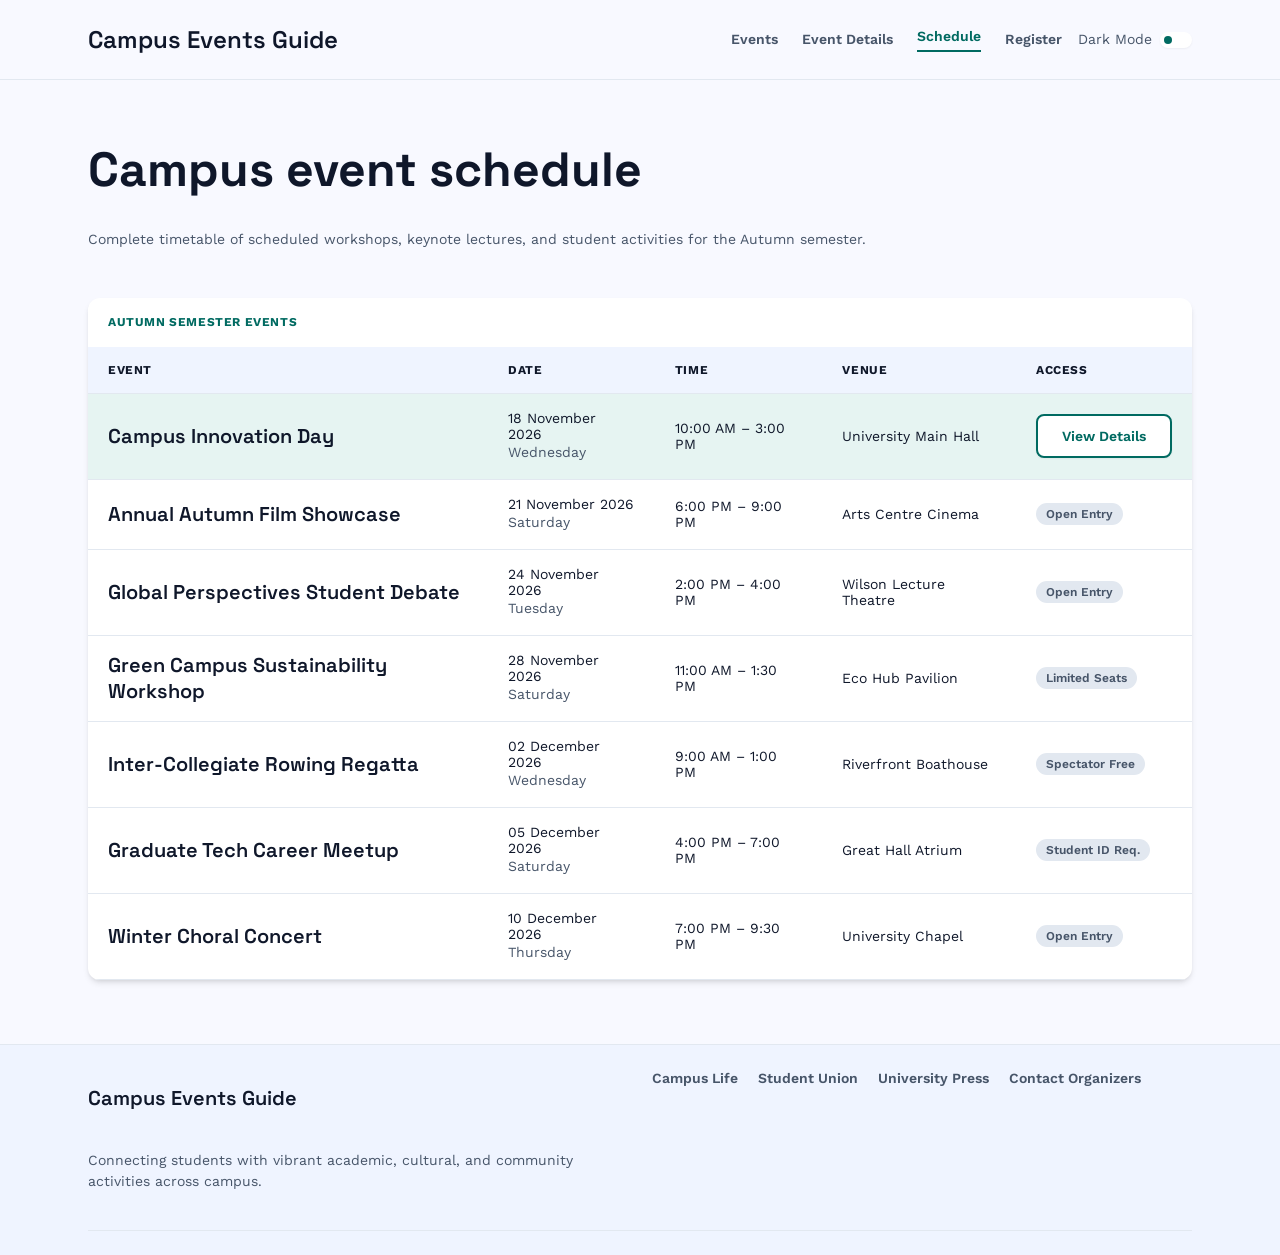
==== schedule.html @ 39a21210 "first commit" ====
<!DOCTYPE html>
<html lang="en">
<head>
  <meta charset="UTF-8">
  <meta name="viewport" content="width=device-width, initial-scale=1.0">
  <title>Schedule | Campus Events Guide</title>
  <link rel="stylesheet" href="style.css">
  <link rel="preconnect" href="https://fonts.googleapis.com">
  <link rel="preconnect" href="https://fonts.gstatic.com" crossorigin>
  <link href="https://fonts.googleapis.com/css2?family=Space+Grotesk:wght@400;500;600;700&family=Work+Sans:wght@400;500;600;700&display=swap" rel="stylesheet">
</head>
<body>

  <header>
    <a class="title" href="index.html">Campus Events Guide</a>

    <nav>
      <a class="link" href="events.html">Events</a>
      <a class="link" href="event-detail.html">Event Details</a>
      <a class="link active" href="schedule.html">Schedule</a>
      <a class="link" href="registration.html">Register</a>
    </nav>

    <label class="subtext">Dark Mode <input type="checkbox"></label>
  </header>

  <main class="MainContentGrid">

    <section class="section" aria-labelledby="schedule-title">
      <h1 id="schedule-title" class="page-title">Campus event schedule</h1>
      <p class="subtext">
        Complete timetable of scheduled workshops, keynote lectures, and student
        activities for the Autumn semester.
      </p>
    </section>

    <section class="table-wrap" aria-label="Event timetable">
      <table class="table">
        <caption class="green-text">Autumn semester events</caption>
        <thead>
          <tr>
            <th scope="col">Event</th>
            <th scope="col">Date</th>
            <th scope="col">Time</th>
            <th scope="col">Venue</th>
            <th scope="col">Access</th>
          </tr>
        </thead>
        <tbody>
          <tr class="highlight">
            <td>
              <strong class="title">Campus Innovation Day</strong>
            </td>
            <td>
              <time datetime="2026-11-18">18 November 2026</time><br>
              <small class="subtext">Wednesday</small>
            </td>
            <td><time datetime="10:00">10:00 AM</time> – <time datetime="15:00">3:00 PM</time></td>
            <td>University Main Hall</td>
            <td><a class="button button-outline" href="event-detail.html">View Details</a></td>
          </tr>
          <tr>
            <td>
              <strong class="title">Annual Autumn Film Showcase</strong>
            </td>
            <td>
              <time datetime="2026-11-21">21 November 2026</time><br>
              <small class="subtext">Saturday</small>
            </td>
            <td><time datetime="18:00">6:00 PM</time> – <time datetime="21:00">9:00 PM</time></td>
            <td>Arts Centre Cinema</td>
            <td><span class="tag">Open Entry</span></td>
          </tr>
          <tr>
            <td>
              <strong class="title">Global Perspectives Student Debate</strong>
            </td>
            <td>
              <time datetime="2026-11-24">24 November 2026</time><br>
              <small class="subtext">Tuesday</small>
            </td>
            <td><time datetime="14:00">2:00 PM</time> – <time datetime="16:00">4:00 PM</time></td>
            <td>Wilson Lecture Theatre</td>
            <td><span class="tag">Open Entry</span></td>
          </tr>
          <tr>
            <td>
              <strong class="title">Green Campus Sustainability Workshop</strong>
            </td>
            <td>
              <time datetime="2026-11-28">28 November 2026</time><br>
              <small class="subtext">Saturday</small>
            </td>
            <td><time datetime="11:00">11:00 AM</time> – <time datetime="13:30">1:30 PM</time></td>
            <td>Eco Hub Pavilion</td>
            <td><span class="tag">Limited Seats</span></td>
          </tr>
          <tr>
            <td>
              <strong class="title">Inter-Collegiate Rowing Regatta</strong>
            </td>
            <td>
              <time datetime="2026-12-02">02 December 2026</time><br>
              <small class="subtext">Wednesday</small>
            </td>
            <td><time datetime="09:00">9:00 AM</time> – <time datetime="13:00">1:00 PM</time></td>
            <td>Riverfront Boathouse</td>
            <td><span class="tag">Spectator Free</span></td>
          </tr>
          <tr>
            <td>
              <strong class="title">Graduate Tech Career Meetup</strong>
            </td>
            <td>
              <time datetime="2026-12-05">05 December 2026</time><br>
              <small class="subtext">Saturday</small>
            </td>
            <td><time datetime="16:00">4:00 PM</time> – <time datetime="19:00">7:00 PM</time></td>
            <td>Great Hall Atrium</td>
            <td><span class="tag">Student ID Req.</span></td>
          </tr>
          <tr>
            <td>
              <strong class="title">Winter Choral Concert</strong>
            </td>
            <td>
              <time datetime="2026-12-10">10 December 2026</time><br>
              <small class="subtext">Thursday</small>
            </td>
            <td><time datetime="19:00">7:00 PM</time> – <time datetime="21:30">9:30 PM</time></td>
            <td>University Chapel</td>
            <td><span class="tag">Open Entry</span></td>
          </tr>
        </tbody>
      </table>
    </section>

  </main>

  <footer>
    <div class="HorizontalBorder">
      <div class="leftCard">
        <h2 class="title">Campus Events Guide</h2>
        <p class="subtext">Connecting students with vibrant academic, cultural, and community activities across campus.</p>
      </div>

      <div class="rightCard">
        <a class="link" href="#">Campus Life</a>
        <a class="link" href="#">Student Union</a>
        <a class="link" href="#">University Press</a>
        <a class="link" href="#">Contact Organizers</a>
      </div>
    </div>
  </footer>

</body>
</html>
---- style.css ----
/* ============================================================
   COLOR VARIABLES
   Every color in this file comes from these variables, so dark mode
   only has to redefine them (see DARK MODE at the bottom).
   ============================================================ */
:root {
    --bg: #F8F9FF;          /* page background */
    --surface: #FFFFFF;     /* cards, table, inputs' container */
    --tint: #EFF4FF;        /* light blue boxes, hero, footer */
    --text: #0F172A;        /* headings and main text */
    --muted: #475569;       /* secondary text */
    --accent: #006A61;      /* teal: buttons, links, labels */
    --on-accent: #F8F9FF;   /* text on top of the teal accent */
    --border: #E2E8F0;
    --highlight: #E6F4F2;   /* featured row in the schedule */
}

/* ============================================================
   GLOBAL RESET + BASE
   ============================================================ */
*, *::before, *::after {
    box-sizing: border-box;
}

html, body {
    margin: 0;
    padding: 0;
}

body {
    font-family: "Work Sans", system-ui, -apple-system, sans-serif;
    color: var(--text);
    background: var(--bg);
    accent-color: var(--accent);      /* colors radios, checkboxes, range */
}

img {
    max-width: 100%;
    height: auto;
    display: block;
}

figure {
    margin: 0;
}

/* ============================================================
   TYPOGRAPHY UTILITIES
   ============================================================ */
.link {
    color: var(--muted);
    font-family: "Work Sans", sans-serif;
    font-size: 14px;
    font-weight: 600;
    line-height: 19.6px;
    text-decoration: none;
}

.link-container {
    display: inline-flex;
    flex-direction: row;
    padding: 7px 16px 8.59px 16px;
    justify-content: center;
    align-items: center;
    gap: 10.667px;
    border-radius: 9999px;
    background: var(--surface);
    box-shadow: 0 1px 2px 0 rgba(0, 0, 0, 0.05);
    color: var(--accent);
    text-decoration: none;
}

.green-text {
    color: var(--accent);
    font-family: "Work Sans", sans-serif;
    font-size: 12px;
    font-weight: 700;
    line-height: 16.8px;
    letter-spacing: 0.6px;
    text-transform: uppercase;
    text-decoration: none;
}

.subtext {
    color: var(--muted);
    font-family: "Work Sans", sans-serif;
    font-size: 14px;
    font-weight: 400;
    line-height: 21px;
    align-self: stretch;
}

.title {
    color: var(--text);
    font-family: "Space Grotesk", sans-serif;
    font-size: 20px;
    font-weight: 600;
    line-height: 26px;
    text-decoration: none;
}

/* ============================================================
   BUTTON
   ============================================================ */
.button {
    display: inline-flex;
    align-items: center;
    justify-content: center;
    width: max-content;
    padding: 12px 24px;
    border: 2px solid transparent;      /* reserve space for hover border */
    border-radius: 8px;
    background: var(--accent);
    box-shadow: 0 1px 2px 0 rgba(0, 0, 0, 0.05);
    color: var(--on-accent);
    text-decoration: none;
    font: inherit;
    font-weight: 600;
    cursor: pointer;
    transition: background-color 0.25s ease,
                color 0.25s ease,
                border-color 0.25s ease,
                transform 0.2s ease,
                box-shadow 0.25s ease;
}

.button:hover {
    background-color: var(--surface);
    color: var(--accent);
    border-color: var(--accent);
    transform: translateY(-1px);
    box-shadow: 0 4px 8px -2px rgba(0, 106, 97, 0.25);
}

/* ============================================================
   HEADER + RESPONSIVE NAVIGATION
   On phones the header uses flex-wrap, so the site name, the nav
   links and the dark-mode toggle drop onto separate lines instead
   of overflowing. From 640px (see TABLET) wrapping is turned off
   and the nav is pushed to the right with margin-left: auto.
   ============================================================ */
header {
    display: flex;
    min-height: 80px;
    padding: 12px 24px;
    justify-content: space-between;
    align-items: center;
    gap: 16px;
    flex-wrap: wrap;
    background: var(--bg);
    border-bottom: 1px solid var(--border);
}

header .title {
    color: var(--text);
    font-family: "Space Grotesk", sans-serif;
    font-size: 1.25rem;
    font-weight: 600;
    line-height: 26px;
    display: flex;
    flex-direction: column;
    align-items: flex-start;
}

header nav {
    display: flex;
    align-items: center;
    gap: 24px;
    flex-wrap: wrap;
}

header nav .link {
    color: var(--muted);
    font-family: "Work Sans", sans-serif;
    font-size: 14px;
    font-weight: 600;
    line-height: 19.6px;
    text-decoration: none;
    transition: color 0.15s ease;
}

header nav .link:hover {
    color: var(--accent);
}

header nav .link.active {
    color: var(--accent);
    border-bottom: 2px solid var(--accent);
    padding-bottom: 4px;
}

header label.subtext {
    display: inline-flex;
    align-items: center;
    gap: 8px;
    color: var(--muted);
    font-family: "Work Sans", sans-serif;
    font-size: 14px;
    font-weight: 400;
    line-height: 21px;
    cursor: pointer;
    user-select: none;
}

header label.subtext input[type="checkbox"] {
    appearance: none;
    -webkit-appearance: none;
    width: 32px;
    height: 16px;
    border-radius: 8px;
    background: var(--surface);
    box-shadow: 0 1px 2px 0 rgba(0, 0, 0, 0.05);
    position: relative;
    cursor: pointer;
    margin: 0;
    transition: background 0.15s ease;
}

header label.subtext input[type="checkbox"]::after {
    content: "";
    position: absolute;
    top: 4px;
    left: 4px;
    width: 8px;
    height: 8px;
    border-radius: 4px;
    background: var(--accent);
    transition: transform 0.15s ease;
}

header label.subtext input[type="checkbox"]:checked::after {
    transform: translateX(16px);
}

/* ============================================================
   HERO
   ============================================================ */
.HeroSection {
    display: flex;
    padding: 32px 20px;
    flex-direction: column;
    align-items: flex-start;
    gap: 24px;
    background: var(--tint);
}

.HeroSectionTop {
    display: flex;
    padding-bottom: 32px;
    align-items: flex-end;
    align-self: stretch;
}

.HeroSection h1 {
    font-family: "Space Grotesk", sans-serif;
    /* fluid: 2rem on phones, grows with viewport, caps at 4rem */
    font-size: clamp(2rem, 5vw + 0.5rem, 4rem);
    color: var(--accent);
    width: 100%;
    line-height: 1.1;
    margin: 0;
}

.HeroSectionBottom {
    display: flex;
    padding-bottom: 8px;
    align-items: center;
    gap: 8px;
    align-self: stretch;
    flex-wrap: wrap;
}

/* ============================================================
   MAIN CONTENT
   ============================================================ */
.MainContentGrid {
    display: flex;
    padding: 32px 20px;
    flex-direction: column;
    align-items: flex-start;
    align-self: stretch;
    gap: 48px;
}

/* ============================================================
   UPCOMING EVENTS
   ============================================================ */
.UpcomingSection,
.section {
    display: flex;
    flex-direction: column;
    align-items: flex-start;
    gap: 32px;
    align-self: stretch;
    width: 100%;
}

.UpcomingSection > p {
    display: flex;
    padding-bottom: 8px;
    align-items: flex-end;
    align-self: stretch;
    margin: 0;
}

.UpcomingSection .Cardgrid {
    display: grid;
    row-gap: 24px;
    column-gap: 24px;
    align-self: stretch;
    width: 100%;
    /* 1 column on mobile — no hardcoded row heights */
    grid-template-columns: 1fr;
    grid-template-rows: auto;
}

.article-card {
    display: flex;
    flex-direction: column;
    justify-content: space-between;
    align-items: flex-start;
    gap: 16px;
    justify-self: stretch;
    border-radius: 12px;
    background: var(--surface);
    box-shadow: 0 4px 6px -1px rgba(0, 0, 0, 0.10),
                0 2px 4px -2px rgba(0, 0, 0, 0.10);
    padding: 20px;
    overflow: hidden;                /* keep images inside rounded corners */
}

.article-card img {
    width: 100%;
    height: 200px;
    object-fit: cover;
    border-radius: 8px;
    margin-bottom: 8px;
}

.article-card > div {
    display: flex;
    flex-direction: column;
    gap: 8px;
    width: 100%;
}

.article-card .button {
    margin-top: 8px;
}

/* gap handles spacing inside cards */
.article-card > * {
    margin: 0;
}

/* ============================================================
   PAST EVENTS
   ============================================================ */
.PastEvents {
    display: flex;
    flex-direction: column;
    align-items: flex-start;
    gap: 24px;
    align-self: stretch;
    box-shadow: 0 0 0 1px rgba(0, 0, 0, 0.06),
                0 0 8px 2px rgba(0, 0, 0, 0.10);
    border-radius: 10px;
    padding: 20px;
    background: var(--surface);
    width: 100%;
}

.PastEventsTop {
    align-self: stretch;
    display: flex;
    flex-direction: row;
    justify-content: space-between;
    align-items: flex-end;
    gap: 16px;
    flex-wrap: wrap;
}

.PastEventsTop p {
    display: inline-flex;
    padding-top: 4.5px;
    flex-direction: column;
    align-items: flex-start;
    gap: 2.5px;
    margin: 0;
}

.PastEventsBottom {
    display: flex;
    flex-direction: column;
    justify-content: center;
    align-items: stretch;
    gap: 16px;
    align-self: stretch;
}

.PastEventsCard {
    display: flex;
    padding: 20px;
    flex-direction: column;
    justify-content: space-between;
    align-items: flex-start;
    gap: 12px;
    box-shadow: 0 4px 6px -1px rgba(0, 0, 0, 0.10),
                0 2px 4px -2px rgba(0, 0, 0, 0.10);
    border-radius: 10px;
    background: var(--surface);
}

.events-card-footer {
    display: flex;
    flex-direction: row;
    flex-wrap: wrap;
    justify-content: space-between;
    width: 100%;
    gap: 8px;
}

.events-card-footer .subtext {
    font-weight: 700;
}

/* ============================================================
   FOOTER
   ============================================================ */
footer {
    padding: 24px 20px;
    display: flex;
    flex-direction: column;
    align-items: flex-start;
    align-self: stretch;
    border-top: 1px solid var(--border);
    background: var(--tint);
}

footer .HorizontalBorder {
    padding-bottom: 24px;
    display: flex;
    flex-direction: column;
    gap: 24px;
    align-self: stretch;
    width: 100%;
    border-bottom: 1px solid var(--border);
}

footer .HorizontalBorder .leftCard {
    display: flex;
    flex-direction: column;
    align-items: flex-start;
    gap: 8px;
}

footer .HorizontalBorder .rightCard {
    display: flex;
    align-items: flex-start;
    gap: 8px 20px;
    flex-wrap: wrap;
}

/* ============================================================
   TABLET — ≥ 640px
   ============================================================ */
@media (min-width: 640px) {
    header {
        padding: 16px 40px;
        flex-wrap: nowrap;
    }

    header nav {
        margin-left: auto;
    }

    .HeroSection {
        padding: 48px 40px;
    }

    .MainContentGrid {
        padding: 48px 40px;
    }

    .UpcomingSection .Cardgrid {
        grid-template-columns: repeat(2, minmax(0, 1fr));
        gap: 24px;
    }

    .PastEventsBottom {
        flex-direction: row;
        flex-wrap: wrap;
    }

    .PastEventsBottom .PastEventsCard {
        flex: 1 1 calc(50% - 8px);
    }

    footer {
        padding: 24px 40px;
    }

    footer .HorizontalBorder {
        display: grid;
        grid-template-columns: repeat(12, minmax(0, 1fr));
        gap: 24px;
    }

    footer .HorizontalBorder .leftCard {
        grid-column: 1 / span 6;
    }

    footer .HorizontalBorder .rightCard {
        grid-column: 7 / span 6;
    }
}

/* ============================================================
   DESKTOP — ≥ 1024px  (matches your SVG @ 1280px)
   ============================================================ */
@media (min-width: 1024px) {
    header {
        height: 80px;
        padding: 0 88px;
        flex-wrap: nowrap;
    }

    header .title {
        font-size: 1.5rem;
    }

    .HeroSection {
        padding: 64px 88px;
    }

    .HeroSectionTop h1 {
        width: 55%;
    }

    .MainContentGrid {
        padding: 64px 88px;
    }

    .UpcomingSection .Cardgrid {
        grid-template-columns: repeat(3, minmax(0, 1fr));
        gap: 32px;
    }

    .PastEventsBottom {
        flex-wrap: nowrap;
    }

    .PastEventsBottom .PastEventsCard {
        flex: 1 0 0;
    }

    footer {
        padding: 24px 88px;
    }
}

/* ============================================================
   LARGE DESKTOP — ≥ 1440px  (optional cap)
   ============================================================ */
@media (min-width: 1440px) {
    .MainContentGrid,
    .HeroSection {
        max-width: 1440px;
        margin-left: auto;
        margin-right: auto;
    }
}

/* ============================================================
   SHARED COMPONENTS (used by home, details, schedule, register)
   ============================================================ */

/* remove default margins inside generic sections — gap handles spacing */
.section > * {
    margin: 0;
}

.page-title {
    font-family: "Space Grotesk", sans-serif;
    font-size: clamp(2rem, 3vw + 1rem, 3rem);
    line-height: 1.1;
    color: var(--text);
}

.section-title {
    font-family: "Space Grotesk", sans-serif;
    font-size: 1.75rem;
    font-weight: 600;
    color: var(--text);
    margin: 0;
    padding-left: 12px;
    border-left: 4px solid var(--accent);
}

/* simple flex row (button groups, headings with a link on the right) */
.row {
    display: flex;
    flex-wrap: wrap;
    align-items: center;
    gap: 12px;
}

.space-between {
    justify-content: space-between;
    width: 100%;
}

/* secondary button: add next to .button */
.button-outline {
    background: var(--surface);
    color: var(--accent);
    border-color: var(--accent);
}

.button-outline:hover {
    background: var(--accent);
    color: var(--on-accent);
}

/* small pill labels */
.tag {
    display: inline-block;
    width: max-content;
    padding: 4px 10px;
    border-radius: 9999px;
    background: var(--border);
    color: var(--muted);
    font-size: 12px;
    font-weight: 600;
}

.tag-green {
    background: var(--accent);
    color: var(--on-accent);
}

/* light blue box */
.tint {
    background: var(--tint);
    border: 1px solid var(--border);
    border-radius: 12px;
    padding: 32px 24px;
}

.divider {
    width: 100%;
    margin: 0;
    border: 0;
    border-top: 1px solid var(--border);
}

/* list of small meta items (date, time, venue) */
.meta {
    display: flex;
    flex-wrap: wrap;
    gap: 4px 16px;
    margin: 0;
    padding: 0;
    list-style: none;
    color: var(--muted);
    font-size: 13px;
}

/* content + sidebar layout (stacks on mobile) */
.split {
    display: grid;
    grid-template-columns: 1fr;
    gap: 32px;
    width: 100%;
    align-items: start;
}

.split img {
    height: 100%;
    min-height: 220px;
    object-fit: cover;
    border-radius: 12px;
}

/* Date / Time / Venue tiles */
.info-grid {
    display: grid;
    grid-template-columns: repeat(auto-fit, minmax(150px, 1fr));
    gap: 12px;
    width: 100%;
    margin: 0;
}

.info-grid div {
    padding: 12px;
    border-radius: 8px;
    background: var(--tint);
}

.info-grid dt {
    color: var(--accent);
    font-size: 12px;
    font-weight: 700;
    letter-spacing: 0.6px;
    text-transform: uppercase;
}

.info-grid dd {
    margin: 4px 0 0;
    font-size: 14px;
    font-weight: 600;
}

/* stat boxes (48+ Live Sessions...) */
.Stats {
    display: flex;
    flex-wrap: wrap;
    gap: 16px;
    width: 100%;
    margin: 0;
    padding: 0;
    list-style: none;
}

.Stats li {
    display: flex;
    flex-direction: column;
    flex: 1 1 120px;
    padding: 12px;
    border-radius: 8px;
    border: 1px solid var(--border);
    background: var(--surface);
    box-shadow: 0 1px 2px 0 rgba(0, 0, 0, 0.05);
    color: var(--muted);
    font-size: 13px;
}

.Stats strong {
    font-family: "Space Grotesk", sans-serif;
    font-size: 1.5rem;
    color: var(--accent);
}

/* big image with caption on top (event details) */
.banner {
    position: relative;
    width: 100%;
    border-radius: 12px;
    overflow: hidden;
}

.banner img {
    width: 100%;
    height: 240px;
    object-fit: cover;
}

.banner figcaption {
    position: absolute;
    left: 0;
    right: 0;
    bottom: 0;
    padding: 24px;
    background: linear-gradient(transparent, rgba(15, 23, 42, 0.85));
}

.banner figcaption p {
    margin: 0;
}

.banner .title {
    color: #FFF;
}

.banner .green-text {
    color: #E6F4F2;
}

/* agenda list with a line on the left */
.timeline {
    display: flex;
    flex-direction: column;
    gap: 16px;
    width: 100%;
    margin: 0;
    padding: 0 0 0 20px;
    list-style: none;
    border-left: 2px solid var(--border);
}

/* ============================================================
   FORMS
   ============================================================ */
.form {
    display: flex;
    flex-direction: column;
    gap: 24px;
    width: 100%;
}

/* add to <fieldset> together with .article-card */
.fieldset {
    display: flex;
    flex-direction: column;
    gap: 16px;
    border: 0;
    margin: 0;
    min-width: 0;
}

/* fieldset inside another fieldset: no extra indent */
.fieldset .fieldset {
    width: 100%;
    padding: 0;
}

.fieldset legend {
    float: left;            /* makes legend behave like a normal block */
    width: 100%;
    padding: 0 0 8px;
}

.fieldset .legend {
    padding-bottom: 12px;
    border-bottom: 2px solid var(--accent);
}

.field {
    display: flex;
    flex-direction: column;
    gap: 6px;
    width: 100%;
    margin: 0;
    font-size: 14px;
    font-weight: 600;
}

.input {
    width: 100%;
    padding: 12px;
    border: 1px solid var(--border);
    border-radius: 8px;
    background: var(--tint);
    color: var(--text);
    font: inherit;
    font-weight: 400;
}

.input:focus {
    outline: 2px solid var(--accent);
    outline-offset: 1px;
}

/* fields side by side when there is room, stacked on mobile
   (second selector beats ".article-card > div" from the events page) */
.form-grid,
.article-card > .form-grid {
    display: grid;
    grid-template-columns: repeat(auto-fit, minmax(200px, 1fr));
    gap: 16px;
    width: 100%;
}

/* radio / checkbox tile */
.choice {
    display: flex;
    align-items: center;
    gap: 10px;
    margin: 0;
    padding: 12px;
    border-radius: 8px;
    background: var(--tint);
    font-size: 14px;
    font-weight: 600;
    cursor: pointer;
}

.upload {
    display: flex;
    flex-direction: column;
    align-items: center;
    gap: 8px;
    width: 100%;
    padding: 24px;
    border: 2px dashed var(--border);
    border-radius: 12px;
    background: var(--tint);
    text-align: center;
}

.upload p {
    margin: 0;
}

.range {
    width: 100%;
}

.color {
    width: 64px;
    height: 40px;
    padding: 2px;
    border: 1px solid var(--border);
    border-radius: 8px;
    background: var(--tint);
    cursor: pointer;
}

/* video fills its container like the images */
.media {
    width: 100%;
    height: auto;
    border-radius: 12px;
    background: var(--text);
}

.scale {
    display: flex;
    flex-wrap: wrap;
    justify-content: space-between;
    gap: 4px 12px;
    margin: 0;
    padding: 0;
    list-style: none;
    color: var(--muted);
    font-size: 12px;
}

/* ============================================================
   TABLE (schedule)
   ============================================================ */
.table-wrap {
    width: 100%;
    /* the table keeps a min-width so its columns stay readable;
       on narrow screens only this wrapper scrolls, not the page */
    overflow-x: auto;
    border-radius: 12px;
    background: var(--surface);
    box-shadow: 0 4px 6px -1px rgba(0, 0, 0, 0.10),
                0 2px 4px -2px rgba(0, 0, 0, 0.10);
}

.table {
    width: 100%;
    min-width: 720px;
    border-collapse: collapse;
    font-size: 14px;
}

.table caption {
    padding: 16px 20px;
    text-align: left;
}

.table th,
.table td {
    padding: 16px 20px;
    text-align: left;
    vertical-align: middle;
    border-bottom: 1px solid var(--border);
}

.table th {
    background: var(--tint);
    font-size: 12px;
    letter-spacing: 0.6px;
    text-transform: uppercase;
}

.table tfoot td {
    border-bottom: 0;
    color: var(--muted);
    font-size: 12px;
}

.highlight {
    background: var(--highlight);
}

/* footer social links row */
footer .row {
    padding-top: 16px;
}

.PastEventsTop .title {
    margin: 0;
}

/* ============================================================
   SHARED — DESKTOP ≥ 1024px
   ============================================================ */
@media (min-width: 1024px) {
    .split {
        grid-template-columns: minmax(0, 2fr) minmax(0, 1fr);
    }

    .split-even {
        grid-template-columns: 1fr 1fr;
    }

    .banner img {
        height: 380px;
    }
}

/* ============================================================
   DARK MODE (CSS only, no JavaScript)
   The "Dark Mode" checkbox in the header has id="dark-mode".
   body:has(#dark-mode:checked) matches the body only while that
   checkbox is ticked, and then swaps the color variables above.
   Because every rule uses var(--...), the whole page changes.
   ============================================================ */
body:has(#dark-mode:checked) {
    --bg: #0B1220;
    --surface: #131C2E;
    --tint: #1A2540;
    --text: #E2E8F0;
    --muted: #A3B1C6;
    --accent: #4FD1C5;
    --on-accent: #0B1220;
    --border: #2A3650;
    --highlight: #12332F;
    color-scheme: dark;     /* dark date/time pickers and scrollbars */
}
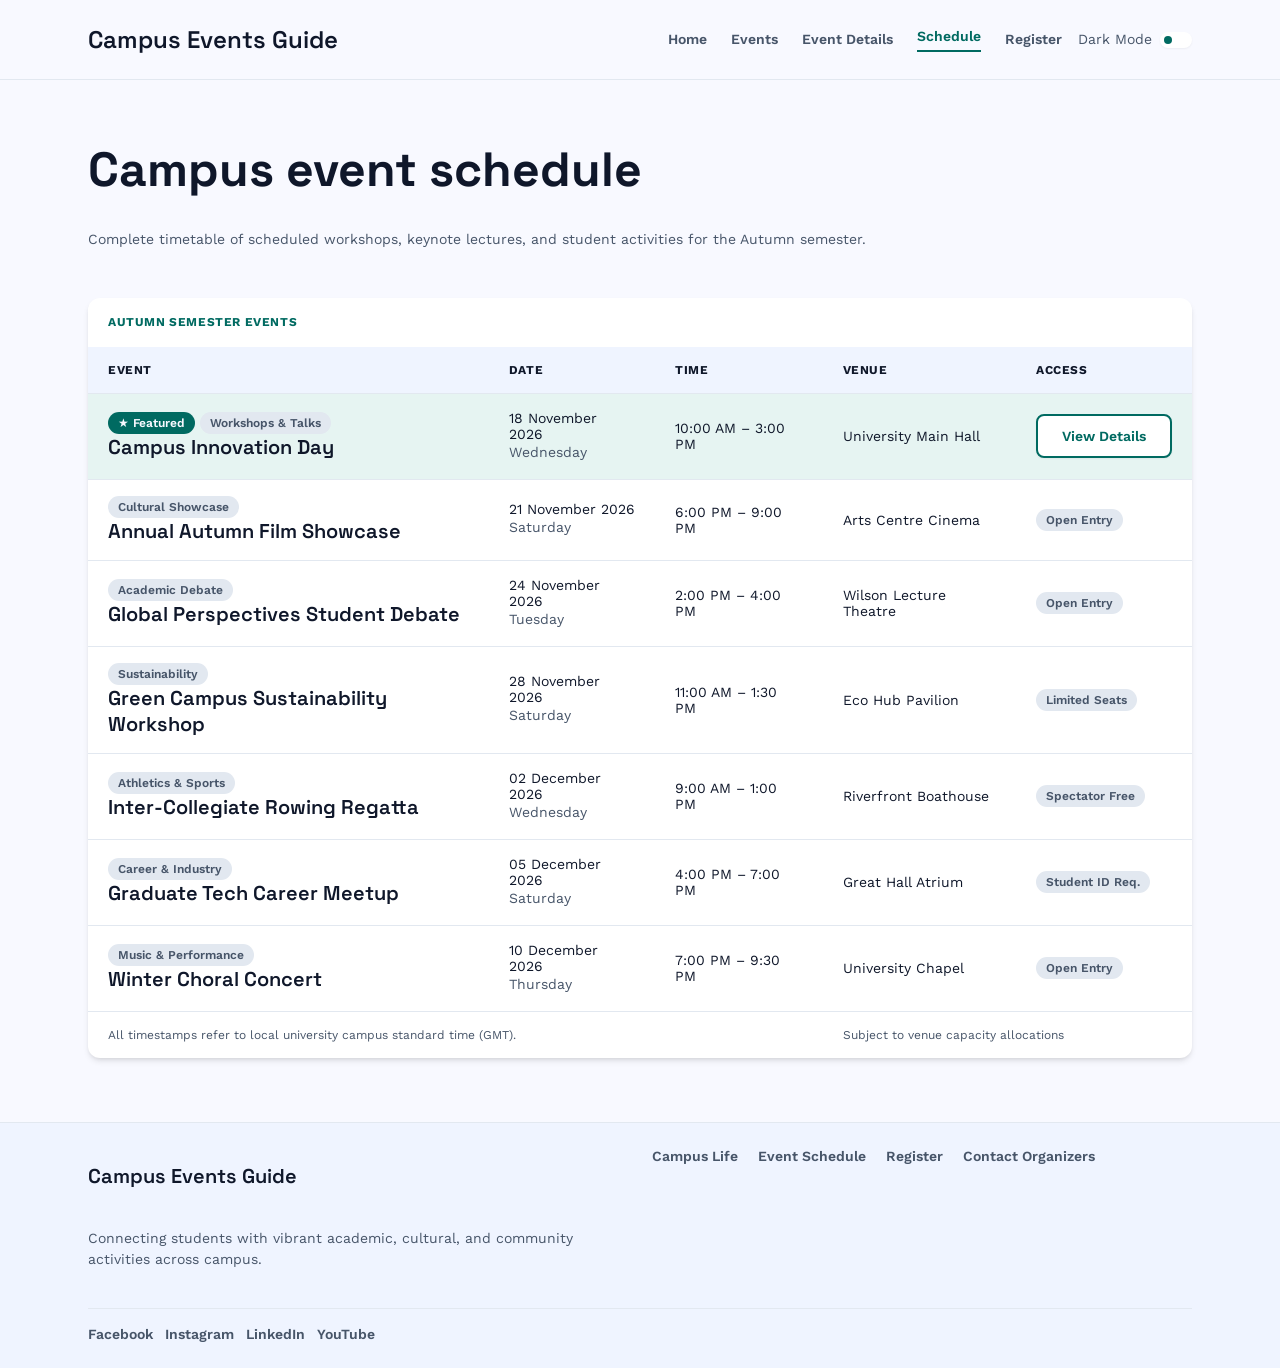
==== commit 1723aa1a: "modified" ====
--- a/schedule.html
+++ b/schedule.html
@@ -14,14 +14,16 @@
   <header>
     <a class="title" href="index.html">Campus Events Guide</a>
 
-    <nav>
+    <nav aria-label="Main navigation">
+      <a class="link" href="index.html">Home</a>
       <a class="link" href="events.html">Events</a>
-      <a class="link" href="event-detail.html">Event Details</a>
+      <a class="link" href="event-details.html">Event Details</a>
       <a class="link active" href="schedule.html">Schedule</a>
       <a class="link" href="registration.html">Register</a>
     </nav>
 
-    <label class="subtext">Dark Mode <input type="checkbox"></label>
+    <!-- CSS-only dark mode: style.css reacts to this checkbox with :has() -->
+    <label class="subtext" for="dark-mode">Dark Mode <input type="checkbox" id="dark-mode"></label>
   </header>
 
   <main class="MainContentGrid">
@@ -49,6 +51,8 @@
         <tbody>
           <tr class="highlight">
             <td>
+              <span class="tag tag-green">★ Featured</span>
+              <span class="tag">Workshops &amp; Talks</span><br>
               <strong class="title">Campus Innovation Day</strong>
             </td>
             <td>
@@ -57,10 +61,11 @@
             </td>
             <td><time datetime="10:00">10:00 AM</time> – <time datetime="15:00">3:00 PM</time></td>
             <td>University Main Hall</td>
-            <td><a class="button button-outline" href="event-detail.html">View Details</a></td>
+            <td><a class="button button-outline" href="event-details.html">View Details</a></td>
           </tr>
           <tr>
             <td>
+              <span class="tag">Cultural Showcase</span><br>
               <strong class="title">Annual Autumn Film Showcase</strong>
             </td>
             <td>
@@ -73,6 +78,7 @@
           </tr>
           <tr>
             <td>
+              <span class="tag">Academic Debate</span><br>
               <strong class="title">Global Perspectives Student Debate</strong>
             </td>
             <td>
@@ -85,6 +91,7 @@
           </tr>
           <tr>
             <td>
+              <span class="tag">Sustainability</span><br>
               <strong class="title">Green Campus Sustainability Workshop</strong>
             </td>
             <td>
@@ -97,6 +104,7 @@
           </tr>
           <tr>
             <td>
+              <span class="tag">Athletics &amp; Sports</span><br>
               <strong class="title">Inter-Collegiate Rowing Regatta</strong>
             </td>
             <td>
@@ -109,6 +117,7 @@
           </tr>
           <tr>
             <td>
+              <span class="tag">Career &amp; Industry</span><br>
               <strong class="title">Graduate Tech Career Meetup</strong>
             </td>
             <td>
@@ -121,6 +130,7 @@
           </tr>
           <tr>
             <td>
+              <span class="tag">Music &amp; Performance</span><br>
               <strong class="title">Winter Choral Concert</strong>
             </td>
             <td>
@@ -132,6 +142,12 @@
             <td><span class="tag">Open Entry</span></td>
           </tr>
         </tbody>
+        <tfoot>
+          <tr>
+            <td colspan="3">All timestamps refer to local university campus standard time (GMT).</td>
+            <td colspan="2">Subject to venue capacity allocations</td>
+          </tr>
+        </tfoot>
       </table>
     </section>
 
@@ -145,12 +161,19 @@
       </div>
 
       <div class="rightCard">
-        <a class="link" href="#">Campus Life</a>
-        <a class="link" href="#">Student Union</a>
-        <a class="link" href="#">University Press</a>
-        <a class="link" href="#">Contact Organizers</a>
+        <a class="link" href="events.html">Campus Life</a>
+        <a class="link" href="schedule.html">Event Schedule</a>
+        <a class="link" href="registration.html">Register</a>
+        <a class="link" href="mailto:events@university.edu">Contact Organizers</a>
       </div>
     </div>
+
+    <nav class="row" aria-label="Social media">
+      <a class="link" href="https://www.facebook.com" target="_blank" rel="noopener">Facebook</a>
+      <a class="link" href="https://www.instagram.com" target="_blank" rel="noopener">Instagram</a>
+      <a class="link" href="https://www.linkedin.com" target="_blank" rel="noopener">LinkedIn</a>
+      <a class="link" href="https://www.youtube.com" target="_blank" rel="noopener">YouTube</a>
+    </nav>
   </footer>
 
 </body>
